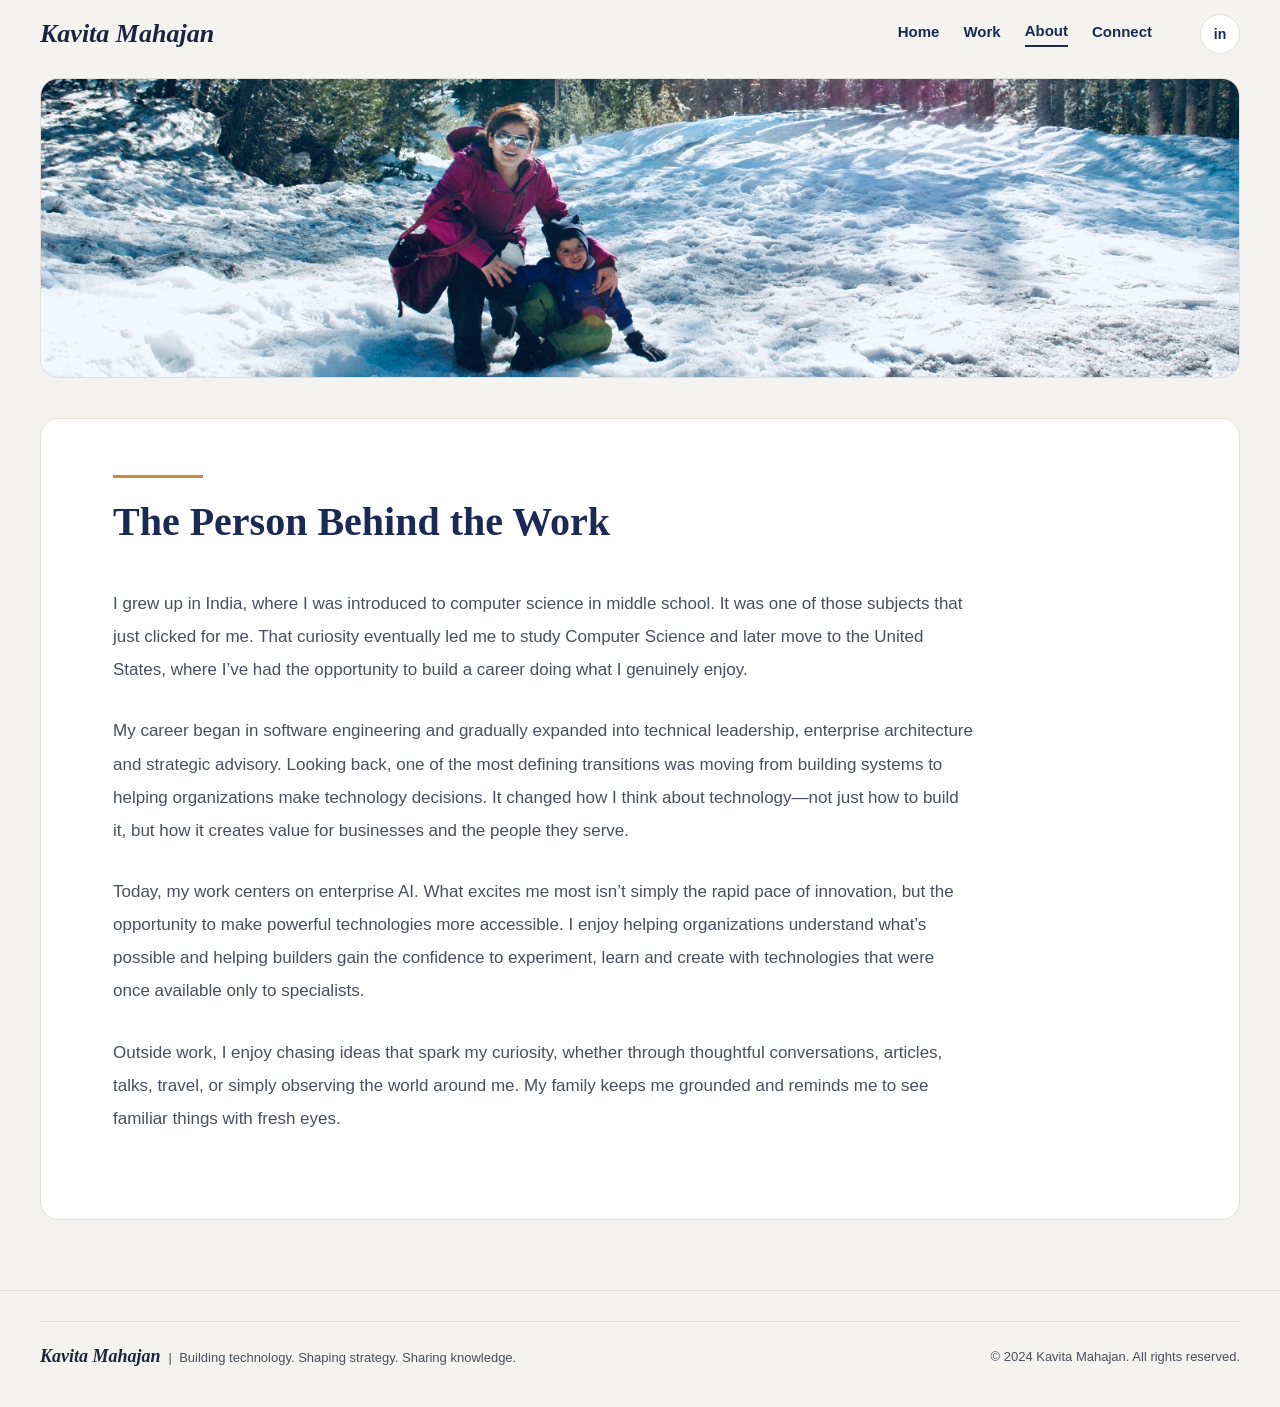
==== about.html @ bee36980 "Add files via upload" ====
<!DOCTYPE html>
<html lang="en">
<head>
<meta charset="UTF-8">
<meta name="viewport" content="width=device-width, initial-scale=1.0">
<title>About Me | Kavita Mahajan</title>
<link rel="stylesheet" href="css/style.css?v=2">
</head>
<body>

<header class="site-header">
  <a href="index.html" class="logo">Kavita Mahajan</a>
  <nav class="main-nav">
    <a href="index.html">Home</a>
    <a href="work.html">Work</a>
    <a href="about.html" class="active">About</a>
    <a href="contact.html">Connect</a>
  </nav>
  <a href="https://www.linkedin.com/in/kavita-mahajan-9b56583" class="social-icon header-social" aria-label="LinkedIn">in</a>
</header>

<section class="about-hero">
    <img src="images/about_picture.jpg" />
</section>

<section class="about-container">
    <div class="about-card">
        <div class="about-title">
            <div class="hero-rule"></div>
            <h1>The Person Behind the Work</h1>
        </div>
        <div class="about-copy">
            <p>I grew up in India, where I was introduced to computer science in middle school. It was one of those subjects that just clicked for me. That curiosity eventually led me to study Computer Science and later move to the United States, where I’ve had the opportunity to build a career doing what I genuinely enjoy.
            </p>
            <p>My career began in software engineering and gradually expanded into technical leadership, enterprise architecture and strategic advisory. Looking back, one of the most defining transitions was moving from building systems to helping organizations make technology decisions. It changed how I think about technology—not just how to build it, but how it creates value for businesses and the people they serve.
            </p>
            <p>Today, my work centers on enterprise AI. What excites me most isn’t simply the rapid pace of innovation, but the opportunity to make powerful technologies more accessible. I enjoy helping organizations understand what’s possible and helping builders gain the confidence to experiment, learn and create with technologies that were once available only to specialists.
            </p>
          
            <p>Outside work, I enjoy chasing ideas that spark my curiosity, whether through thoughtful conversations, articles, talks, travel, or simply observing the world around me. My family keeps me grounded and reminds me to see familiar things with fresh eyes.
            </p>
         </div>
    </div>
</section>

<footer class="site-footer">
  <div class="footer-bottom">
    <div>
      <span class="logo">Kavita Mahajan</span>
      <span class="footer-tagline"> &nbsp;|&nbsp; Building technology. Shaping strategy. Sharing knowledge.</span>
    </div>
    <div class="copyright">&copy; 2024 Kavita Mahajan. All rights reserved.</div>
  </div>
</footer>

<script src="js/main.js"></script>
</body>
</html>
---- css/style.css ----
:root {
  --bg: #f4f3ef;
  --card-bg: #ffffff;
  --ink: #1b2340;
  --ink-soft: #4a4f5c;
  --navy: #1b2a55;
  --navy-dark: #14203f;
  --accent: #c98a3e;
  --border: #e2e0d8;
  --pill-bg: #ffffff;
  --work-blue: #2b52d6;
}

* { box-sizing: border-box; }

body {
  margin: 0;
  font-family: -apple-system, BlinkMacSystemFont, "Segoe UI", Helvetica, Arial, sans-serif;
  background: var(--bg);
  color: var(--ink);
}

h1, h2, h3, .logo {
  font-family: Georgia, "Times New Roman", serif;
}

a { text-decoration: none; color: inherit; }

img { max-width: 100%; display: block; }

.container {
  max-width: 1200px;
  margin: 0 auto;
  padding: 0 24px;
}

/* Header */
.site-header {
  display: flex;
  align-items: center;
  justify-content: space-between;
  flex-wrap: wrap;
  gap: 16px;
  padding: 14px 40px;
}

.logo {
  font-size: 26px;
  font-style: italic;
  font-weight: 600;
  color: var(--ink);
}

.main-nav {
  display: flex;
  align-items: center;
  flex-wrap: wrap;
  gap: 24px;
  row-gap: 10px;
  margin-left: auto;
  margin-right: 32px;
}

.main-nav a {
  font-weight: 600;
  font-size: 15px;
  color: var(--navy);
  padding-bottom: 6px;
}

.main-nav a.active {
  border-bottom: 2px solid var(--navy);
}

/* Hero */
.hero {
  position: relative;
  display: grid;
  grid-template-columns: 1fr 1fr;
  gap: 6px;
  align-items: start;
  padding: 12px 40px 30px;
  max-width: 1420px;
  margin: 0 auto;
}

.hero-copy {
  margin-left: -16px;
}

.flow-diagram {
  display: none;
  width: 100%;
  max-width: 130px;
  flex-direction: column;
  align-items: center;
  padding: 18px 10px;
  margin-left: -24px;
  background-image: radial-gradient(rgba(90, 100, 120, 0.22) 1px, transparent 1px);
  background-size: 16px 16px;
  pointer-events: none;
  align-self: start;
  opacity: 0.55;
  font-family: 'Architects Daughter', cursive;
}

@media (min-width: 1150px) {
  .hero { grid-template-columns: 150px 1fr 1fr; }
  .flow-diagram { display: flex; }
}

.flow-box {
  width: 100%;
  border: 1.5px solid #a6adba;
  border-radius: 255px 15px 225px 15px / 15px 225px 15px 255px;
  background: transparent;
  color: #6b7280;
  font-size: 12px;
  font-weight: 400;
  text-align: center;
  padding: 9px 6px;
  line-height: 1.3;
  box-sizing: border-box;
}

.flow-box:nth-child(1) { transform: rotate(-1.2deg); }
.flow-box:nth-child(3) { transform: rotate(1deg); }
.flow-box:nth-child(5) { transform: rotate(-0.8deg); }
.flow-box:nth-child(7) { transform: rotate(1.3deg); }
.flow-box:nth-child(9) { transform: rotate(-1deg); }

.flow-arrow {
  color: #a6adba;
  font-size: 15px;
  line-height: 1;
  padding: 5px 0;
}

.flow-star {
  align-self: flex-end;
  margin-top: 10px;
  margin-right: 8px;
  color: #b6bcc7;
  font-size: 20px;
  transform: rotate(-8deg);
}

.hero-eyebrow {
  color: var(--accent);
  font-weight: 700;
  font-size: 12px;
  letter-spacing: 0.5px;
  line-height: 1.8;
  text-transform: uppercase;
  margin-bottom: 18px;
}

.hero h1 {
  font-size: clamp(26px, 2.8vw, 42px);
  line-height: 1.2;
  color: var(--navy);
  margin: 0 0 20px;
}

.hero-rule {
  width: 90px;
  height: 3px;
  background: var(--accent);
  margin-bottom: 20px;
}

.hero p {
  color: var(--ink-soft);
  line-height: 1.7;
  margin: 0 0 16px;
  font-size: 15px;
}

.btn {
  display: inline-flex;
  align-items: center;
  gap: 10px;
  background: var(--navy);
  color: #fff;
  padding: 14px 26px;
  border-radius: 6px;
  font-weight: 600;
  font-size: 15px;
  border: none;
  cursor: pointer;
  margin-top: 12px;
}

.hero-visual {
  position: relative;
  width: 79%;
  align-self: center;
  margin-left: auto;
  margin-right: 78px;
}

.hero-photo-frame {
  width: 100%;
  border-radius: 6px;
  overflow: hidden;
  aspect-ratio: 4 / 3.4;
}

.hero-photo-frame img {
  width: 100%;
  height: 100%;
  object-fit: contain;
}

.social-icon {
  width: 42px;
  height: 42px;
  border-radius: 50%;
  background: #fff;
  color: var(--navy);
  font-weight: 700;
  font-size: 15px;
  display: flex;
  align-items: center;
  justify-content: center;
  box-shadow: 0 8px 20px rgba(20, 30, 60, 0.12);
  flex-shrink: 0;
}

.header-social {
  width: 40px;
  height: 40px;
  font-size: 14px;
  box-shadow: none;
  border: 1px solid var(--border);
}

.browse-group {
  display: flex;
  align-items: center;
  gap: 14px;
}

.browse-social {
  width: 30px;
  height: 30px;
  font-size: 12px;
  box-shadow: none;
  border: 1px solid var(--border);
}

/* Latest from me */
.latest-section {
  background: #fff;
  border-radius: 16px;
  max-width: 1300px;
  margin: 0 auto 60px;
  padding: 40px;
}

.latest-header {
  display: flex;
  justify-content: space-between;
  align-items: flex-start;
  margin-bottom: 30px;
  gap: 20px;
  flex-wrap: wrap;
}

.latest-header h2 {
  font-size: 28px;
  color: var(--navy);
  margin: 0 0 6px;
}

.latest-header .rule {
  width: 50px;
  height: 3px;
  background: var(--accent);
  margin-bottom: 12px;
}

.latest-header p {
  color: var(--ink-soft);
  max-width: 620px;
  white-space: nowrap;
  margin: 0;
  font-size: 14px;
  line-height: 1.6;
}

.browse-link {
  color: var(--navy);
  font-weight: 600;
  font-size: 14px;
  white-space: nowrap;
}

.carousel {
  display: flex;
  align-items: center;
  gap: 16px;
}

.carousel-viewport {
  flex: 1;
  overflow: hidden;
}

.carousel-track {
  display: flex;
  gap: 20px;
  transition: transform 0.4s ease;
}

.video-card {
  flex: 0 0 calc((100% - 40px) / 3);
  border-radius: 10px;
  overflow: hidden;
  border: 1px solid var(--border);
}

.video-thumb {
  height: 150px;
  position: relative;
  color: #fff;
  padding: 20px;
  display: flex;
  flex-direction: column;
  justify-content: space-between;
  font-weight: 700;
}

.video-thumb .duration {
  align-self: flex-end;
  background: rgba(0,0,0,0.55);
  padding: 3px 8px;
  border-radius: 4px;
  font-size: 12px;
  font-weight: 600;
}

.video-info {
  padding: 18px;
}

.video-info h3 {
  font-size: 15px;
  color: var(--navy);
  margin: 0 0 8px;
}

.video-info p {
  font-size: 13px;
  color: var(--ink-soft);
  line-height: 1.5;
  margin: 0 0 14px;
}

.watch-link {
  color: var(--navy);
  font-weight: 700;
  font-size: 13px;
}

.carousel-btn {
  width: 36px;
  height: 36px;
  border-radius: 50%;
  border: 1px solid var(--border);
  background: #fff;
  cursor: pointer;
  flex-shrink: 0;
}

.dots {
  display: flex;
  justify-content: center;
  gap: 8px;
  margin-top: 24px;
}

.dots span {
  width: 8px;
  height: 8px;
  border-radius: 50%;
  background: var(--border);
}

.dots span.active {
  background: var(--navy);
}

/* Footer */
.site-footer {
  max-width: 1300px;
  margin: 0 auto;
  padding: 30px 40px 40px;
  border-top: 1px solid var(--border);
}

.footer-top {
  display: flex;
  justify-content: space-between;
  flex-wrap: wrap;
  gap: 30px;
  padding-bottom: 30px;
}

.footer-col h4 {
  font-size: 12px;
  letter-spacing: 0.5px;
  color: var(--ink-soft);
  margin: 0 0 16px;
}

.footer-items {
  display: flex;
  gap: 30px;
  flex-wrap: wrap;
}

.footer-item {
  display: flex;
  gap: 12px;
  align-items: flex-start;
  min-width: 180px;
}

.footer-item .badge {
  width: 36px;
  height: 36px;
  border-radius: 50%;
  background: #eef1f8;
  display: flex;
  align-items: center;
  justify-content: center;
  flex-shrink: 0;
}

.footer-item strong {
  display: block;
  font-size: 14px;
  color: var(--navy);
}

.footer-item span {
  font-size: 13px;
  color: var(--ink-soft);
}

.footer-item a {
  font-size: 13px;
  color: var(--navy);
  font-weight: 600;
}

.footer-bottom {
  display: flex;
  justify-content: space-between;
  align-items: center;
  padding-top: 24px;
  border-top: 1px solid var(--border);
  flex-wrap: wrap;
  gap: 12px;
}

.footer-bottom .logo {
  font-size: 18px;
}

.footer-tagline {
  color: var(--ink-soft);
  font-size: 13px;
}

.copyright {
  font-size: 13px;
  color: var(--ink-soft);
}

@media (max-width: 900px) {
  .hero { grid-template-columns: 1fr; }
  .hero-copy { margin-left: 0; }
  .hero-visual { width: 100%; margin-left: 0; margin-right: 0; margin-top: 24px; }
  .video-card { flex: 0 0 100%; }
}

@media (max-width: 600px) {
  .site-header { padding: 20px; }
  .main-nav { gap: 16px; margin-left: 0; margin-right: 0; }
  .hero { padding: 20px 20px 40px; }
  .hero h1 { font-size: 32px; }
  .latest-section { padding: 24px; border-radius: 12px; }
  .latest-header { flex-direction: column; }
  .latest-header p { white-space: normal; }
  .carousel { flex-direction: column; }
  .carousel-btn { display: none; }
  .carousel-track { transform: none !important; flex-direction: column; }
  .site-footer { padding: 24px 20px 30px; }
  .footer-top { flex-direction: column; }
  .footer-bottom { flex-direction: column; align-items: flex-start; }
}

/* Blank page */
.blank-page {
  min-height: 50vh;
  display: flex;
  align-items: center;
  justify-content: center;
  text-align: center;
  padding: 80px 24px;
}

.blank-page h1 {
  font-size: 36px;
  color: var(--navy);
  margin-bottom: 12px;
}

.blank-page p {
  color: var(--ink-soft);
}

/* Work page */
.work-hero {
  padding: 12px 40px 24px;
}

.work-hero h1 {
  font-size: 34px;
  color: var(--navy);
  margin: 0 0 14px;
}

.work-hero-rule {
  width: 50px;
  height: 3px;
  background: var(--navy);
}

.work-card {
  background: var(--card-bg);
  border: 1px solid var(--border);
  border-radius: 16px;
  overflow: hidden;
  max-width: 1300px;
  margin: 0 auto 30px;
}

.work-card-grid {
  display: grid;
  grid-template-columns: 1fr 1.3fr;
}

.work-card-left {
  padding: 48px 44px;
  display: flex;
  flex-direction: column;
  justify-content: center;
}

.work-label {
  color: var(--work-blue);
  font-weight: 700;
  font-size: 12px;
  letter-spacing: 0.8px;
  text-transform: uppercase;
}

.work-card-left h2 {
  font-size: 36px;
  color: var(--navy);
  margin: 8px 0 16px;
}

.work-rule {
  width: 36px;
  height: 3px;
  background: var(--navy);
  margin-bottom: 20px;
}

.work-card-left p {
  color: var(--ink-soft);
  line-height: 1.7;
  margin: 0 0 24px;
  font-size: 15px;
}

.work-btn {
  display: inline-flex;
  align-items: center;
  gap: 8px;
  background: var(--work-blue);
  color: #fff;
  padding: 13px 24px;
  border-radius: 6px;
  font-weight: 600;
  font-size: 14px;
  width: fit-content;
}

.work-card-right {
  position: relative;
  min-height: 300px;
}

.work-links {
  display: flex;
  border-top: 1px solid var(--border);
  flex-wrap: wrap;
}

.work-links a {
  flex: 1;
  text-align: center;
  padding: 20px 10px;
  color: var(--work-blue);
  font-weight: 600;
  font-size: 14px;
  border-right: 1px solid var(--border);
  min-width: 140px;
}

.work-links a:last-child {
  border-right: none;
}

/* AI illustration */
.ai-illustration {
  height: 100%;
  background: linear-gradient(135deg, #f3e7d2, #e8d6b8);
  display: flex;
  align-items: center;
  justify-content: center;
  padding: 30px;
}

.notebook {
  background: #fdfaf2;
  border-radius: 6px;
  box-shadow: 0 20px 40px rgba(30, 20, 10, 0.18);
  padding: 26px 22px;
  width: 100%;
  max-width: 380px;
  transform: rotate(-1deg);
  font-family: "Architects Daughter", cursive;
}

.notebook-flow {
  display: flex;
  flex-direction: column;
  align-items: center;
  gap: 8px;
}

.flow-row {
  display: flex;
  justify-content: space-between;
  align-items: center;
  width: 88%;
}

.n-box {
  border: 1.5px solid var(--navy);
  border-radius: 6px;
  padding: 7px 12px;
  font-size: 13px;
  color: var(--navy);
  white-space: nowrap;
}

.n-box.wide {
  white-space: normal;
  text-align: center;
}

.n-circle {
  width: 62px;
  height: 62px;
  border-radius: 50%;
  border: 2px solid var(--navy);
  display: flex;
  align-items: center;
  justify-content: center;
  font-weight: 700;
  font-size: 15px;
  color: var(--navy);
}

.n-arrow {
  color: var(--navy);
  font-size: 15px;
  opacity: 0.7;
}

.n-arrow-down {
  color: var(--navy);
  font-size: 16px;
  opacity: 0.7;
}

/* Tags row */
.tags-row {
  display: flex;
  align-items: stretch;
  height: 100%;
  padding: 48px 40px;
}

.tag-col {
  flex: 1;
  min-width: 0;
  display: flex;
  flex-direction: column;
  align-items: center;
  text-align: center;
  justify-content: center; 
  gap: 16px;
  padding: 0 12px;
  border-right: 0.5px solid var(--border);
}

.tag-col:last-child {
  border-right: none;
}

.tag-svg {
  width: 40px;
  height: 40px;
  color: var(--navy);
  flex-shrink: 0;
}

.tag-icon {
    width: 65px;
    height: 65px;
    object-fit: contain;
    margin-bottom: 0px;
}

.tag-col span {
  font-weight: 600;
  font-size: 15px;
  color: var(--navy);
  line-height: 1.4;
}

/* Timeline */
.timeline-section {
  background: var(--card-bg);
  border: 1px solid var(--border);
  border-radius: 16px;
  padding: 36px 40px;
  max-width: 1300px;
  margin: 0 auto 50px;
  text-align: center;
}

.timeline-label {
  color: var(--ink-soft);
  font-weight: 700;
  font-size: 12px;
  letter-spacing: 1px;
  margin-bottom: 26px;
}

.timeline-track {
  display: flex;
  align-items: center;
  justify-content: center;
  gap: 24px;
  flex-wrap: wrap;
}

.timeline-item {
  color: var(--navy);
  font-weight: 500;
  font-size: 16px;
  line-height: 1.3;
  white-space: nowrap;
}

.timeline-arrow {
  position: relative;
  display: inline-block;
  width: 60px;
  height: 1px;
  background: var(--ink-soft);
  flex-shrink: 0;
}

.timeline-arrow::after {
  content: '';
  position: absolute;
  right: -1px;
  top: 50%;
  transform: translateY(-50%);
  border-style: solid;
  border-width: 5px 0 5px 7px;
  border-color: transparent transparent transparent var(--ink-soft);
}

/* Work footer */
.work-footer {
  max-width: 1300px;
  margin: 0 auto;
  padding: 0px 40px 40px;
}

.work-footer-inner {
  background: #eef1fb;
  display: flex;
  align-items: center;
  justify-content: space-between;
  flex-wrap: wrap;
  gap: 24px;
  padding: 30px 40px;
  max-width: 1200px;
  margin: 0 auto;
}

.collab-cta {
  display: flex;
  align-items: center;
  gap: 14px;
  color: var(--navy);
  font-weight: 600;
  font-size: 15px;
}

.collab-cta .icon {
  font-size: 22px;
  color: var(--work-blue);
}

.footer-social-links {
  display: flex;
  gap: 36px;
  flex-wrap: wrap;
}

.footer-social-links a {
  display: flex;
  align-items: center;
  gap: 10px;
  color: var(--navy);
  font-weight: 600;
  font-size: 14px;
}

.icon-badge {
  width: 34px;
  height: 34px;
  border-radius: 50%;
  display: flex;
  align-items: center;
  justify-content: center;
  color: #fff;
  font-size: 14px;
  flex-shrink: 0;
}

.icon-badge.linkedin { background: #0a66c2; }
.icon-badge.github { background: #111; }
.icon-badge.youtube { background: #ff0000; }

.work-footer-bottom {
  display: flex;
  justify-content: space-between;
  flex-wrap: wrap;
  gap: 8px;
  padding: 16px 40px 30px;
  max-width: 1300px;
  margin: 0 auto;
  font-size: 13px;
  color: var(--ink-soft);
}

.work-footer-bottom .tagline {
  color: var(--work-blue);
}

@media (max-width: 900px) {
  .work-card-grid { grid-template-columns: 1fr; }
  .work-card-right { min-height: 0; }
  .ai-illustration { min-height: 320px; }
  .tags-row { display: grid; grid-template-columns: repeat(3, 1fr); row-gap: 28px; column-gap: 16px; padding: 36px 24px; height: auto; }
  .tag-col { border-right: none; }
  .timeline-track { gap: 14px; }
  .timeline-arrow { width: 50px; }
}

@media (max-width: 600px) {
  .work-hero { padding: 32px 20px 16px; }
  .work-hero h1 { font-size: 34px; }
  .work-card-left { padding: 32px 24px; }
  .work-links { flex-direction: column; }
  .work-links a { border-right: none; border-bottom: 1px solid var(--border); }
  .work-links a:last-child { border-bottom: none; }
  .tags-row { grid-template-columns: repeat(2, 1fr); padding: 28px 20px; row-gap: 24px; column-gap: 14px; }
  .timeline-section { padding: 28px 20px; }
  .timeline-item { white-space: normal; text-align: center; max-width: 140px; }
  .timeline-arrow { width: 28px; }
  .work-footer-inner { flex-direction: column; align-items: flex-start; }
  .footer-social-links { gap: 20px; }
  .work-footer-bottom { flex-direction: column; }
}

@media (max-width: 420px) {
  .tags-row { grid-template-columns: 1fr; }
}

.tags-row{display:grid;grid-template-columns:repeat(4,1fr);padding:40px 24px}
.tag-col{justify-content:flex-start;padding:0 22px;min-height:220px}
.tag-col strong{display:block;font-size:17px;color:var(--navy);text-align:center;margin:8px 0}
.tag-col small{display:block;font-size:14px;color:var(--ink-soft);text-align:center;line-height:1.5}
.work-links a:hover{background:#f7f8fc}
@media(max-width:900px){.tags-row{grid-template-columns:repeat(2,1fr)}}
@media(max-width:500px){.tags-row{grid-template-columns:1fr}}

.tag-col{
  justify-content:center;
}
.tag-col strong{
  margin-top:12px;
  margin-bottom:0;
}

/* ---------------- ABOUT PAGE ---------------- */

.about-hero{
    max-width:1300px;
    margin:10px auto 40px;
    padding:0 40px;
}

.about-hero img{
    width:100%;
    height:300px;
    object-fit:cover;
    border-radius:18px;
    border:1px solid var(--border);
}

.about-container{
    max-width:1300px;
    margin:0 auto 70px;
    padding:0 40px;
}

.about-card{
    background:#fff;
    border:1px solid var(--border);
    border-radius:18px;
    padding:56px 72px;
}

.about-title{
    margin-bottom:42px;
}

.about-title h1{
    margin:18px 0 0;
    color:var(--navy);
    font-size:40px;
}

.about-copy{
    max-width:860px;
}

.about-copy p{
    color:var(--ink-soft);
    font-size:17px;
    line-height:1.95;
    margin:0 0 28px;
}

@media(max-width:900px){

  .about-card{
    padding:40px;
  }

  .about-title h1{
    font-size:34px;
  }

  .about-copy p{
    font-size:16px;
    line-height:1.85;
  }
}

@media(max-width:600px){
  .about-container,

  .about-hero{
    padding:0 20px;
  }

  .about-card{
    padding:28px;
  }

  .about-hero img{
    height:110px;
  }

  .about-title h1{
    font-size:30px;
  }
}

/* ======================================================

   CONTACT PAGE

====================================================== */

.contact-page{

    max-width:900px;

    margin:0px auto 80px;

    padding:0 40px;

}

.contact-card{

    background:#fff;

    border:1px solid var(--border);

    border-radius:18px;

    padding:70px 80px;

    text-align:center;

}

.contact-card h1{

    font-size:42px;

    color:var(--navy);

    margin:0 0 28px;

}

.contact-intro{

    max-width:650px;

    margin:0 auto 22px;

    color:var(--ink-soft);

    font-size:18px;

    line-height:1.8;

}

.contact-links{

    display:flex;

    justify-content:center;

    gap:22px;

    flex-wrap:wrap;

    margin:50px 0;

}

.contact-links a{

    display:inline-flex;

    align-items:center;

    justify-content:center;

    min-width:160px;

    padding:14px 28px;

    border:1px solid var(--border);

    border-radius:999px;

    text-decoration:none;

    color:var(--navy);

    font-weight:600;

    transition:all .25s ease;

}

.contact-links a:hover{

    background:var(--navy);

    color:white;

    transform:translateY(-2px);

}

.contact-footer{

    margin-top:55px;

    padding-top:30px;

    border-top:1px solid var(--border);

}

.contact-footer p{

    margin:0;

    color:var(--navy);

    font-weight:600;

    font-size:18px;

}

.contact-footer span{

    display:block;

    margin-top:8px;

    color:var(--ink-soft);

    font-size:15px;

}

/* ---------- Mobile ---------- */

@media (max-width:768px){

.contact-page{

padding:0 20px;

}

.contact-card{

padding:40px 26px;

}

.contact-card h1{

font-size:34px;

}

.contact-intro{

font-size:16px;

}

.contact-links{

gap:14px;

}

.contact-links a{

width:100%;

max-width:280px;

}

}
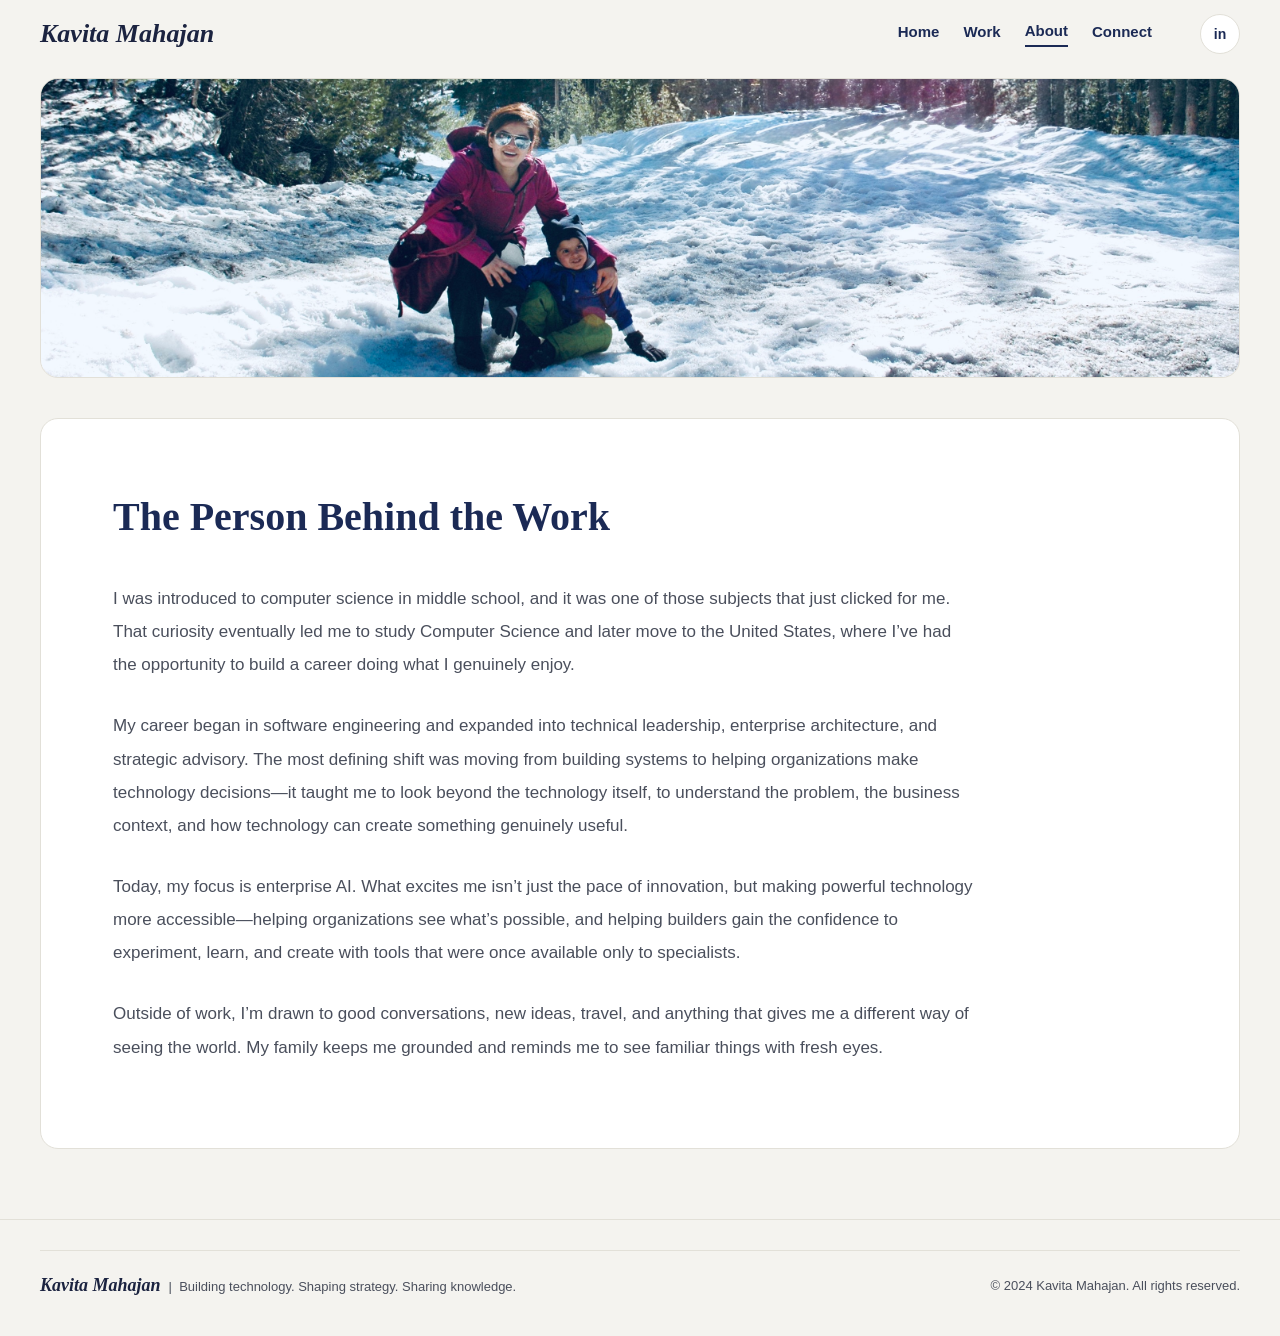
==== commit 43684d15: "Updated pages" ====
--- a/about.html
+++ b/about.html
@@ -4,7 +4,7 @@
 <meta charset="UTF-8">
 <meta name="viewport" content="width=device-width, initial-scale=1.0">
 <title>About Me | Kavita Mahajan</title>
-<link rel="stylesheet" href="css/style.css?v=2">
+<link rel="stylesheet" href="css/style.css?v=10">
 </head>
 <body>
 
@@ -16,7 +16,7 @@
     <a href="about.html" class="active">About</a>
     <a href="contact.html">Connect</a>
   </nav>
-  <a href="https://www.linkedin.com/in/kavita-mahajan-9b56583" class="social-icon header-social" aria-label="LinkedIn">in</a>
+  <a href="https://www.linkedin.com/in/kavita-mahajan-9b56583" target="_blank" rel="noopener noreferrer" class="social-icon header-social" aria-label="LinkedIn">in</a>
 </header>
 
 <section class="about-hero">
@@ -30,14 +30,14 @@
             <h1>The Person Behind the Work</h1>
         </div>
         <div class="about-copy">
-            <p>I grew up in India, where I was introduced to computer science in middle school. It was one of those subjects that just clicked for me. That curiosity eventually led me to study Computer Science and later move to the United States, where I’ve had the opportunity to build a career doing what I genuinely enjoy.
+            <p>I was introduced to computer science in middle school, and it was one of those subjects that just clicked for me. That curiosity eventually led me to study Computer Science and later move to the United States, where I’ve had the opportunity to build a career doing what I genuinely enjoy.
             </p>
-            <p>My career began in software engineering and gradually expanded into technical leadership, enterprise architecture and strategic advisory. Looking back, one of the most defining transitions was moving from building systems to helping organizations make technology decisions. It changed how I think about technology—not just how to build it, but how it creates value for businesses and the people they serve.
+            <p>My career began in software engineering and expanded into technical leadership, enterprise architecture, and strategic advisory. The most defining shift was moving from building systems to helping organizations make technology decisions—it taught me to look beyond the technology itself, to understand the problem, the business context, and how technology can create something genuinely useful.
             </p>
-            <p>Today, my work centers on enterprise AI. What excites me most isn’t simply the rapid pace of innovation, but the opportunity to make powerful technologies more accessible. I enjoy helping organizations understand what’s possible and helping builders gain the confidence to experiment, learn and create with technologies that were once available only to specialists.
+            <p>Today, my focus is enterprise AI. What excites me isn’t just the pace of innovation, but making powerful technology more accessible—helping organizations see what’s possible, and helping builders gain the confidence to experiment, learn, and create with tools that were once available only to specialists.
             </p>
-          
-            <p>Outside work, I enjoy chasing ideas that spark my curiosity, whether through thoughtful conversations, articles, talks, travel, or simply observing the world around me. My family keeps me grounded and reminds me to see familiar things with fresh eyes.
+
+            <p>Outside of work, I’m drawn to good conversations, new ideas, travel, and anything that gives me a different way of seeing the world. My family keeps me grounded and reminds me to see familiar things with fresh eyes.
             </p>
          </div>
     </div>
--- a/css/style.css
+++ b/css/style.css
@@ -42,6 +42,8 @@
   flex-wrap: wrap;
   gap: 16px;
   padding: 14px 40px;
+  max-width: 1420px;
+  margin: 0 auto;
 }
 
 .logo {
@@ -76,73 +78,16 @@
 .hero {
   position: relative;
   display: grid;
-  grid-template-columns: 1fr 1fr;
-  gap: 6px;
+  grid-template-columns: 1fr;
+  gap: 32px;
   align-items: start;
   padding: 12px 40px 30px;
   max-width: 1420px;
   margin: 0 auto;
 }
 
-.hero-copy {
-  margin-left: -16px;
-}
-
-.flow-diagram {
-  display: none;
-  width: 100%;
-  max-width: 130px;
-  flex-direction: column;
-  align-items: center;
-  padding: 18px 10px;
-  margin-left: -24px;
-  background-image: radial-gradient(rgba(90, 100, 120, 0.22) 1px, transparent 1px);
-  background-size: 16px 16px;
-  pointer-events: none;
-  align-self: start;
-  opacity: 0.55;
-  font-family: 'Architects Daughter', cursive;
-}
-
 @media (min-width: 1150px) {
-  .hero { grid-template-columns: 150px 1fr 1fr; }
-  .flow-diagram { display: flex; }
-}
-
-.flow-box {
-  width: 100%;
-  border: 1.5px solid #a6adba;
-  border-radius: 255px 15px 225px 15px / 15px 225px 15px 255px;
-  background: transparent;
-  color: #6b7280;
-  font-size: 12px;
-  font-weight: 400;
-  text-align: center;
-  padding: 9px 6px;
-  line-height: 1.3;
-  box-sizing: border-box;
-}
-
-.flow-box:nth-child(1) { transform: rotate(-1.2deg); }
-.flow-box:nth-child(3) { transform: rotate(1deg); }
-.flow-box:nth-child(5) { transform: rotate(-0.8deg); }
-.flow-box:nth-child(7) { transform: rotate(1.3deg); }
-.flow-box:nth-child(9) { transform: rotate(-1deg); }
-
-.flow-arrow {
-  color: #a6adba;
-  font-size: 15px;
-  line-height: 1;
-  padding: 5px 0;
-}
-
-.flow-star {
-  align-self: flex-end;
-  margin-top: 10px;
-  margin-right: 8px;
-  color: #b6bcc7;
-  font-size: 20px;
-  transform: rotate(-8deg);
+  .hero { grid-template-columns: 1.15fr 0.85fr 0.85fr; align-items: center; gap: 40px; }
 }
 
 .hero-eyebrow {
@@ -162,11 +107,12 @@
   margin: 0 0 20px;
 }
 
-.hero-rule {
-  width: 90px;
-  height: 3px;
-  background: var(--accent);
-  margin-bottom: 20px;
+.hero-subhead {
+  font-family: Georgia, "Times New Roman", serif;
+  font-weight: 700;
+  color: var(--navy);
+  font-size: 20px;
+  margin: -6px 0 18px;
 }
 
 .hero p {
@@ -188,15 +134,76 @@
   font-size: 15px;
   border: none;
   cursor: pointer;
+}
+
+.hero-actions {
+  display: flex;
+  align-items: center;
+  gap: 14px;
+  flex-wrap: wrap;
   margin-top: 12px;
+}
+
+.btn-watch {
+  display: inline-flex;
+  align-items: center;
+  gap: 9px;
+  background: #fff;
+  color: var(--navy);
+  border: 1.5px solid var(--navy);
+  padding: 12.5px 22px;
+  border-radius: 6px;
+  font-weight: 600;
+  font-size: 15px;
+}
+
+.btn-watch svg {
+  width: 15px;
+  height: 15px;
 }
 
 .hero-visual {
   position: relative;
-  width: 79%;
+  width: 100%;
+  max-width: 340px;
   align-self: center;
-  margin-left: auto;
-  margin-right: 78px;
+  margin: 0 auto;
+}
+
+.hero-credentials {
+  display: flex;
+  flex-direction: column;
+  gap: 26px;
+  padding-top: 4px;
+}
+
+.credential-item {
+  display: flex;
+  gap: 14px;
+  align-items: flex-start;
+}
+
+.credential-icon {
+  width: 26px;
+  height: 26px;
+  color: var(--navy);
+  flex-shrink: 0;
+  margin-top: 2px;
+}
+
+.credential-item strong {
+  display: block;
+  color: var(--navy);
+  font-size: 15px;
+  line-height: 1.35;
+  margin-bottom: 4px;
+}
+
+.credential-item span {
+  display: block;
+  color: var(--ink-soft);
+  font-size: 13px;
+  line-height: 1.5;
 }
 
 .hero-photo-frame {
@@ -253,7 +260,7 @@
 .latest-section {
   background: #fff;
   border-radius: 16px;
-  max-width: 1300px;
+  max-width: 1420px;
   margin: 0 auto 60px;
   padding: 40px;
 }
@@ -393,7 +400,7 @@
 
 /* Footer */
 .site-footer {
-  max-width: 1300px;
+  max-width: 1420px;
   margin: 0 auto;
   padding: 30px 40px 40px;
   border-top: 1px solid var(--border);
@@ -481,8 +488,8 @@
 
 @media (max-width: 900px) {
   .hero { grid-template-columns: 1fr; }
-  .hero-copy { margin-left: 0; }
-  .hero-visual { width: 100%; margin-left: 0; margin-right: 0; margin-top: 24px; }
+  .hero-visual { margin-top: 24px; }
+  .hero-credentials { margin-top: 8px; }
   .video-card { flex: 0 0 100%; }
 }
 
@@ -544,7 +551,7 @@
   border: 1px solid var(--border);
   border-radius: 16px;
   overflow: hidden;
-  max-width: 1300px;
+  max-width: 1420px;
   margin: 0 auto 30px;
 }
 
@@ -753,7 +760,7 @@
   border: 1px solid var(--border);
   border-radius: 16px;
   padding: 36px 40px;
-  max-width: 1300px;
+  max-width: 1420px;
   margin: 0 auto 50px;
   text-align: center;
 }
@@ -804,7 +811,7 @@
 
 /* Work footer */
 .work-footer {
-  max-width: 1300px;
+  max-width: 1420px;
   margin: 0 auto;
   padding: 0px 40px 40px;
 }
@@ -817,7 +824,7 @@
   flex-wrap: wrap;
   gap: 24px;
   padding: 30px 40px;
-  max-width: 1200px;
+  max-width: 1420px;
   margin: 0 auto;
 }
 
@@ -872,7 +879,7 @@
   flex-wrap: wrap;
   gap: 8px;
   padding: 16px 40px 30px;
-  max-width: 1300px;
+  max-width: 1420px;
   margin: 0 auto;
   font-size: 13px;
   color: var(--ink-soft);
@@ -931,7 +938,7 @@
 /* ---------------- ABOUT PAGE ---------------- */
 
 .about-hero{
-    max-width:1300px;
+    max-width:1420px;
     margin:10px auto 40px;
     padding:0 40px;
 }
@@ -945,7 +952,7 @@
 }
 
 .about-container{
-    max-width:1300px;
+    max-width:1420px;
     margin:0 auto 70px;
     padding:0 40px;
 }
@@ -1194,4 +1201,672 @@
 
 }
 
+}
+
+/* ======================================================
+   WORK PAGE REBUILD
+   ====================================================== */
+
+.work-page-title {
+  padding: 12px 40px 28px;
+  max-width: 1420px;
+  margin: 0 auto;
+}
+
+.work-sections {
+  max-width: 1420px;
+  padding: 0 30px;
+}
+
+.work-page-title h1 {
+  font-size: 40px;
+  color: var(--navy);
+  margin: 10px 0 10px;
+}
+
+.work-page-title .subtitle {
+  color: var(--ink-soft);
+  font-size: 16px;
+  margin: 0;
+}
+
+/* Build cards row */
+.builds-row {
+  display: grid;
+  grid-template-columns: 1fr 1fr;
+  gap: 24px;
+  max-width: 1420px;
+  margin: 0 auto 24px;
+}
+
+.build-card {
+  position: relative;
+  background: #fff;
+  border: 1px solid var(--border);
+  border-radius: 16px;
+  padding: 40px 36px;
+}
+
+.build-card.featured {
+  background: #f2f6ff;
+  border-color: #d7e2fb;
+}
+
+.featured-badge {
+  position: absolute;
+  top: -13px;
+  left: 22px;
+  display: inline-block;
+  background: #dbe7fc;
+  color: var(--work-blue);
+  font-weight: 700;
+  font-size: 12px;
+  padding: 6px 14px;
+  border-radius: 999px;
+  border: 1px solid #fff;
+}
+
+.build-card h2 {
+  font-size: 28px;
+  color: var(--navy);
+  margin: 0 0 12px;
+}
+
+.build-card > p {
+  color: var(--ink-soft);
+  font-size: 15px;
+  line-height: 1.7;
+  margin: 0 0 28px;
+  max-width: 520px;
+  min-height: 78px;
+}
+
+.build-features {
+  display: flex;
+  gap: 24px;
+  padding-bottom: 24px;
+  margin-bottom: 24px;
+  border-bottom: 1px solid var(--border);
+  flex-wrap: wrap;
+}
+
+.build-feature {
+  flex: 1;
+  min-width: 130px;
+}
+
+.build-feature svg {
+  width: 32px;
+  height: 32px;
+  color: var(--work-blue);
+  margin-bottom: 10px;
+}
+
+.build-feature strong {
+  display: block;
+  color: var(--navy);
+  font-size: 15px;
+  margin-bottom: 4px;
+}
+
+.build-feature span {
+  display: block;
+  color: var(--ink-soft);
+  font-size: 13px;
+  line-height: 1.5;
+}
+
+.build-actions {
+  display: flex;
+  gap: 14px;
+  flex-wrap: wrap;
+}
+
+.btn-primary,
+.btn-outline {
+  display: inline-flex;
+  align-items: center;
+  gap: 8px;
+  padding: 13px 22px;
+  border-radius: 8px;
+  font-weight: 600;
+  font-size: 14px;
+}
+
+.btn-primary {
+  background: var(--navy);
+  color: #fff;
+}
+
+.btn-outline {
+  background: #fff;
+  color: var(--work-blue);
+  border: 1.5px solid var(--work-blue);
+}
+
+/* Focus card + layered diagram */
+.focus-card {
+  background: #fff;
+  border: 1px solid var(--border);
+  border-radius: 16px;
+  overflow: hidden;
+  max-width: 1420px;
+  margin: 0 auto 24px;
+}
+
+.focus-card-grid {
+  display: grid;
+  grid-template-columns: 0.68fr 1.75fr;
+  gap: 0;
+}
+
+.focus-left {
+  padding: 40px 36px;
+  display: flex;
+  flex-direction: column;
+  justify-content: center;
+}
+
+.focus-left h2 {
+  font-size: 28px;
+  color: var(--navy);
+  margin: 8px 0 16px;
+}
+
+.focus-left p {
+  color: var(--ink-soft);
+  font-size: 15px;
+  line-height: 1.7;
+  margin: 0;
+}
+
+.focus-diagram {
+  background: linear-gradient(135deg, #fbf3e3, #f6ead2);
+  padding: 32px 28px;
+}
+
+.focus-diagram h3 {
+  color: var(--navy);
+  font-size: 18px;
+  margin: 0 0 6px;
+}
+
+.diagram-subtitle {
+  color: var(--ink-soft);
+  font-size: 13px;
+  margin: 0 0 22px;
+}
+
+.layers-row {
+  display: flex;
+  align-items: stretch;
+  gap: 8px;
+}
+
+.layer-box {
+  flex: 1;
+  display: flex;
+  flex-direction: column;
+  background: #fff;
+  border: 1px solid var(--border);
+  border-radius: 10px;
+  padding: 16px 12px;
+  min-width: 0;
+}
+
+.layer-box.build { background: #eef2ff; border-color: #d7e0fb; }
+.layer-box.secure { background: #eafaf1; border-color: #c9ecd7; }
+.layer-box.evaluate { background: #f3eefc; border-color: #ddd4f7; }
+
+.layer-icon {
+  width: 30px;
+  height: 30px;
+  margin-bottom: 8px;
+}
+
+.layer-icon svg {
+  width: 100%;
+  height: 100%;
+}
+
+.layer-box.build .layer-icon { color: var(--work-blue); }
+.layer-box.secure .layer-icon { color: #1f7a5f; }
+.layer-box.evaluate .layer-icon { color: #7a4fb3; }
+
+.layer-box h4 {
+  color: var(--navy);
+  font-size: 15px;
+  margin: 0 0 4px;
+  text-transform: uppercase;
+  letter-spacing: 0.4px;
+  white-space: nowrap;
+}
+
+.layer-box > p {
+  color: var(--ink-soft);
+  font-size: 12px;
+  margin: 0 0 12px;
+  line-height: 1.4;
+  white-space: nowrap;
+}
+
+.layer-pills {
+  display: flex;
+  flex-wrap: nowrap;
+  gap: 4px;
+  margin-top: auto;
+}
+
+.layer-pills span {
+  background: rgba(255, 255, 255, 0.75);
+  border: 1px solid rgba(20, 30, 60, 0.1);
+  border-radius: 999px;
+  padding: 3px 7px;
+  font-size: 10px;
+  font-weight: 600;
+  color: var(--navy);
+  white-space: nowrap;
+}
+
+.layer-arrow {
+  align-self: center;
+  color: var(--ink-soft);
+  font-size: 20px;
+  flex-shrink: 0;
+}
+
+.production-bar {
+  display: flex;
+  align-items: center;
+  justify-content: center;
+  text-align: center;
+  gap: 16px;
+  background: #ffffff;
+  border: 1px solid #f0d9ae;
+  border-radius: 10px;
+  padding: 14px 20px;
+  margin-top: 16px;
+  position: relative;
+}
+
+.production-icon {
+  width: 30px;
+  height: 30px;
+  color: #a6672a;
+  flex-shrink: 0;
+}
+
+.production-icon svg {
+  width: 100%;
+  height: 100%;
+}
+
+.production-bar strong {
+  display: block;
+  color: var(--navy);
+  font-size: 14px;
+}
+
+.production-bar span {
+  color: var(--ink-soft);
+  font-size: 12.5px;
+}
+
+/* Link row icons */
+.work-links a {
+  display: flex;
+  align-items: center;
+  justify-content: center;
+  gap: 8px;
+}
+
+.work-links a svg {
+  width: 18px;
+  height: 18px;
+  color: var(--work-blue);
+  flex-shrink: 0;
+}
+
+/* Timeline icons */
+.timeline-item {
+  display: flex;
+  align-items: center;
+  gap: 8px;
+}
+
+.timeline-item svg {
+  width: 20px;
+  height: 20px;
+  color: var(--navy);
+  flex-shrink: 0;
+}
+
+.footer-icon {
+  width: 34px;
+  height: 34px;
+  vertical-align: -10px;
+  margin-right: 4px;
+}
+
+@media (max-width: 900px) {
+  .builds-row { grid-template-columns: 1fr; }
+  .focus-card-grid { grid-template-columns: 1fr; }
+  .layers-row { flex-direction: column; }
+  .layer-arrow { transform: rotate(90deg); align-self: center; }
+}
+
+@media (max-width: 600px) {
+  .work-page-title { padding: 28px 20px 20px; }
+  .work-page-title h1 { font-size: 30px; }
+  .build-card { padding: 28px 22px; }
+  .build-features { flex-direction: column; gap: 18px; }
+  .focus-left { padding: 28px 22px; }
+  .focus-diagram { padding: 24px 20px; }
+  .production-bar { flex-wrap: wrap; }
+}
+
+/* ======================================================
+   HOME PAGE - FEATURED AI SYSTEMS
+   ====================================================== */
+
+.feature-card {
+  background: #fff;
+  border: 1px solid var(--border);
+  border-radius: 16px;
+  max-width: 1420px;
+  margin: 0 auto 24px;
+  padding: 44px 39px 36px;
+}
+
+.feature-grid {
+  display: grid;
+  grid-template-columns: 1fr 1fr;
+  gap: 40px;
+  align-items: start;
+  margin-bottom: 0;
+}
+
+.feature-left .layers-row {
+  flex-direction: row;
+  align-items: center;
+  gap: 4px;
+  margin-top: 24px;
+}
+
+.feature-left .layer-box {
+  padding: 10px 7px;
+  border-radius: 8px;
+  text-align: center;
+  align-items: center;
+}
+
+.feature-left .layer-icon {
+  width: 17px;
+  height: 17px;
+  margin: 0 auto 5px;
+}
+
+.feature-left .layer-box h4 {
+  font-size: 10.5px;
+  letter-spacing: 0.2px;
+  white-space: normal;
+  line-height: 1.25;
+  margin-bottom: 3px;
+}
+
+.feature-left .layer-line {
+  font-size: 9.5px;
+  line-height: 1.3;
+}
+
+.feature-left .layer-arrow {
+  font-size: 11px;
+  flex-shrink: 0;
+}
+
+@media (max-width: 560px) {
+  .feature-left .layers-row { flex-direction: column; }
+  .feature-left .layer-arrow { transform: rotate(90deg); align-self: center; font-size: 16px; }
+  .feature-left .layer-box { padding: 16px 12px; text-align: left; }
+  .feature-left .layer-icon { width: 30px; height: 30px; margin: 0 0 8px; }
+  .feature-left .layer-box h4 { font-size: 15px; letter-spacing: 0.4px; margin-bottom: 4px; }
+  .feature-left .layer-line { font-size: 12px; }
+}
+
+.feature-left .flow-summary {
+  text-align: left;
+}
+
+.feature-left .flow-summary-track {
+  justify-content: flex-start;
+}
+
+.feature-left .work-label {
+  display: block;
+  margin-bottom: 10px;
+}
+
+.feature-left h2 {
+  font-size: 30px;
+  color: var(--navy);
+  margin: 0 0 10px;
+}
+
+.feature-subhead {
+  color: var(--navy);
+  font-weight: 600;
+  font-size: 15px;
+  margin: 0 0 16px;
+}
+
+.feature-left > p:not(.feature-subhead) {
+  color: var(--ink-soft);
+  line-height: 1.7;
+  font-size: 15px;
+  margin: 0 0 18px;
+}
+
+.feature-link {
+  color: var(--work-blue);
+  font-weight: 700;
+  font-size: 14px;
+}
+
+.agent-video {
+  position: relative;
+  border-radius: 12px;
+  overflow: hidden;
+  aspect-ratio: 16 / 10;
+}
+
+.agent-video video {
+  width: 100%;
+  height: 100%;
+  object-fit: cover;
+  display: block;
+}
+
+.agent-video-placeholder {
+  width: 100%;
+  height: 100%;
+  display: flex;
+  flex-direction: column;
+  align-items: center;
+  justify-content: center;
+  gap: 8px;
+  background: linear-gradient(135deg, #fbf3e3, #eef1fb);
+  border: 1.5px dashed var(--border);
+  color: var(--navy);
+  box-sizing: border-box;
+}
+
+.agent-video-placeholder svg {
+  width: 46px;
+  height: 46px;
+}
+
+.agent-video-placeholder strong {
+  font-size: 15px;
+}
+
+.agent-video-placeholder span {
+  font-size: 12.5px;
+  color: var(--ink-soft);
+}
+
+.video-caption {
+  color: var(--ink-soft);
+  font-size: 13px;
+  margin: 10px 2px 0;
+}
+
+.layer-line {
+  display: block;
+  color: var(--ink-soft);
+  font-size: 12px;
+  margin-top: auto;
+}
+
+.flow-summary {
+  margin-top: 20px;
+  padding-top: 20px;
+  border-top: 1px solid var(--border);
+  text-align: center;
+}
+
+.flow-summary-track {
+  display: flex;
+  align-items: center;
+  justify-content: center;
+  gap: 10px;
+  color: var(--navy);
+  font-weight: 700;
+  font-size: 13px;
+  letter-spacing: 0.5px;
+  margin-bottom: 8px;
+}
+
+.flow-summary-arrow {
+  color: var(--ink-soft);
+  font-weight: 400;
+}
+
+.flow-summary p {
+  color: var(--ink-soft);
+  font-size: 13px;
+  margin: 0;
+}
+
+/* Differentiator / Arbiter */
+.differentiator {
+  background: #fff;
+  border: 1px solid var(--border);
+  border-radius: 16px;
+  max-width: 1420px;
+  margin: 0 auto 24px;
+  padding: 44px 39px;
+}
+
+.differentiator-grid {
+  display: grid;
+  grid-template-columns: 0.8fr 1.2fr;
+  gap: 40px;
+  align-items: start;
+}
+
+.differentiator-label {
+  display: block;
+  color: var(--accent);
+  margin-bottom: 10px;
+}
+
+.differentiator-left h2 {
+  font-size: 30px;
+  color: var(--navy);
+  margin: 0 0 16px;
+  line-height: 1.25;
+}
+
+.differentiator-left p {
+  color: var(--ink-soft);
+  font-size: 15px;
+  line-height: 1.7;
+  margin: 0 0 18px;
+}
+
+.arbiter-card {
+  background: var(--bg);
+  border: 1px solid var(--border);
+  border-radius: 14px;
+  padding: 24px;
+}
+
+.arbiter-cta {
+  display: inline-block;
+  background: #fff;
+  border: 1px solid var(--border);
+  color: var(--navy);
+  font-weight: 600;
+  font-size: 13px;
+  padding: 9px 16px;
+  border-radius: 8px;
+  white-space: nowrap;
+  margin-bottom: 14px;
+}
+
+.arbiter-screenshot {
+  width: 100%;
+  border: 1px solid var(--border);
+  border-radius: 10px;
+  display: block;
+  box-shadow: 0 14px 30px rgba(20, 30, 60, 0.1);
+}
+
+/* Differentiator principle chip */
+.differentiator-principle {
+  display: flex;
+  gap: 14px;
+  align-items: flex-start;
+  margin-top: 28px;
+  padding: 18px 20px;
+  background: #f2f6ff;
+  border: 1px solid #d7e2fb;
+  border-radius: 12px;
+}
+
+.principle-icon {
+  width: 28px;
+  height: 28px;
+  color: var(--work-blue);
+  flex-shrink: 0;
+}
+
+.principle-icon svg {
+  width: 100%;
+  height: 100%;
+}
+
+.differentiator-principle strong {
+  display: block;
+  color: var(--navy);
+  font-size: 15px;
+  margin-bottom: 4px;
+}
+
+.differentiator-principle span {
+  display: block;
+  color: var(--ink-soft);
+  font-size: 13px;
+  line-height: 1.5;
+}
+
+@media (max-width: 900px) {
+  .feature-grid { grid-template-columns: 1fr; }
+  .differentiator-grid { grid-template-columns: 1fr; }
+}
+
+@media (max-width: 600px) {
+  .feature-card { padding: 28px 22px; }
+  .differentiator { padding: 28px 22px; }
+  .arbiter-card { padding: 18px; }
 }
